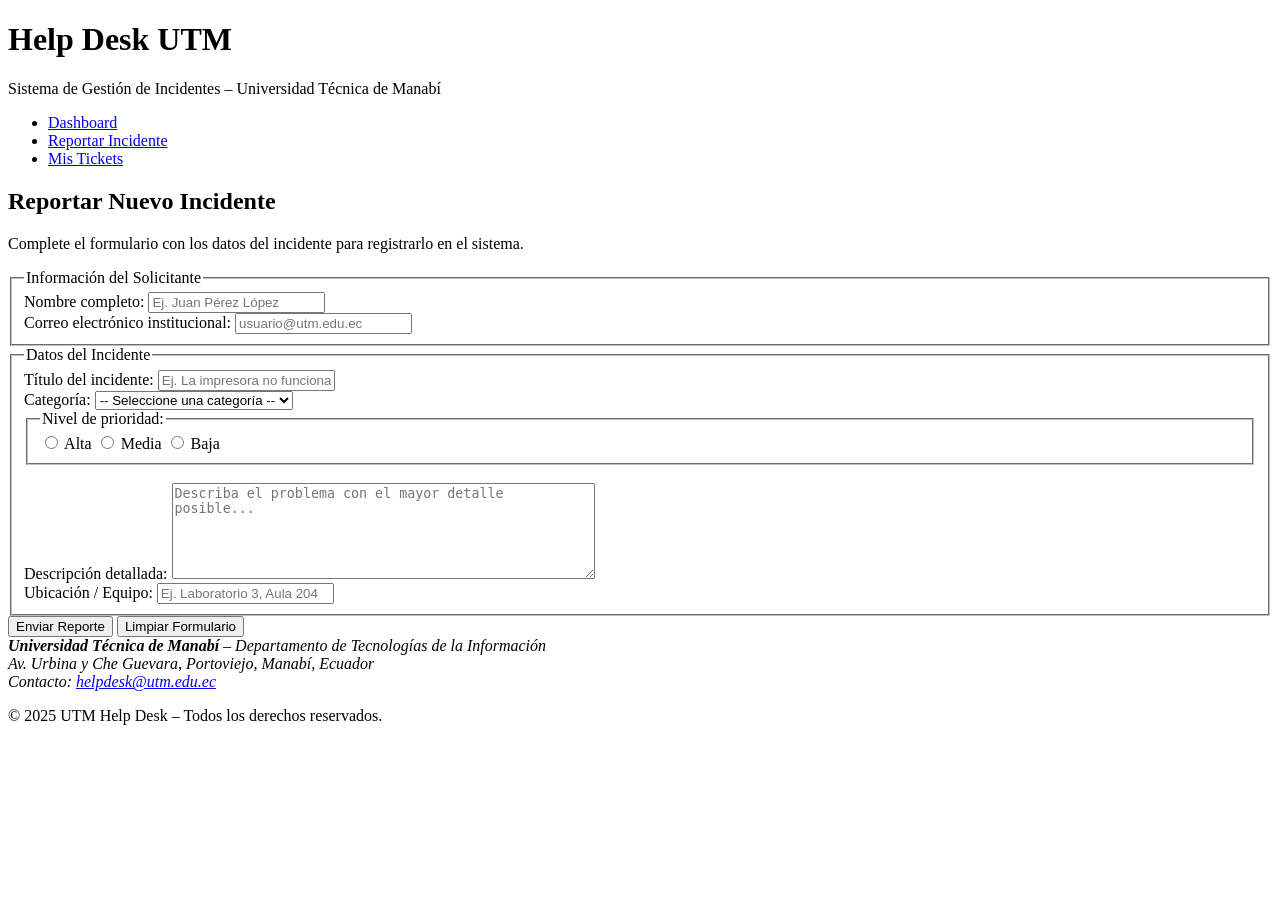
==== helpdesk/reportes.html @ dc97bebc "Subiendo maquetacion de sistema html" ====
<!DOCTYPE html>
<html lang="es">

<head>
    <meta charset="UTF-8" />
    <meta name="viewport" content="width=device-width, initial-scale=1.0" />
    <title>Help Desk UTM – Reportar Incidente</title>
</head>

<body>

    <header>
        <h1>Help Desk UTM</h1>
        <p>Sistema de Gestión de Incidentes – Universidad Técnica de Manabí</p>
    </header>

    <nav aria-label="Menú principal">
        <ul>
            <li><a href="index.html">Dashboard</a></li>
            <li><a href="reportes.html" aria-current="page">Reportar Incidente</a></li>
            <li><a href="tickets.html">Mis Tickets</a></li>
        </ul>
    </nav>

    <main>

        <section>
            <h2>Reportar Nuevo Incidente</h2>
            <p>Complete el formulario con los datos del incidente para registrarlo en el sistema.</p>

            <form action="#" method="post">

                <fieldset>
                    <legend>Información del Solicitante</legend>

                    <label for="nombre">Nombre completo:</label>
                    <input type="text" id="nombre" name="nombre" placeholder="Ej. Juan Pérez López" required />

                    <br />

                    <label for="correo">Correo electrónico institucional:</label>
                    <input type="text" id="correo" name="correo" placeholder="usuario@utm.edu.ec" required />
                </fieldset>

                <fieldset>
                    <legend>Datos del Incidente</legend>

                    <label for="titulo">Título del incidente:</label>
                    <input type="text" id="titulo" name="titulo" placeholder="Ej. La impresora no funciona"
                        maxlength="120" required />

                    <br />

                    <label for="categoria">Categoría:</label>
                    <select id="categoria" name="categoria" required>
                        <option value="">-- Seleccione una categoría --</option>
                        <option value="red">Red</option>
                        <option value="hardware">Hardware</option>
                        <option value="software">Software</option>
                    </select>

                    <br />

                    <fieldset>
                        <legend>Nivel de prioridad:</legend>
                        <label>
                            <input type="radio" name="prioridad" value="alta" required /> Alta
                        </label>
                        <label>
                            <input type="radio" name="prioridad" value="media" /> Media
                        </label>
                        <label>
                            <input type="radio" name="prioridad" value="baja" /> Baja
                        </label>
                    </fieldset>

                    <br />

                    <label for="descripcion">Descripción detallada:</label>
                    <textarea id="descripcion" name="descripcion" rows="6" cols="50"
                        placeholder="Describa el problema con el mayor detalle posible..." required></textarea>

                    <br />

                    <label for="ubicacion">Ubicación / Equipo:</label>
                    <input type="text" id="ubicacion" name="ubicacion" placeholder="Ej. Laboratorio 3, Aula 204" />
                </fieldset>

                <button type="submit">Enviar Reporte</button>
                <button type="reset">Limpiar Formulario</button>

            </form>
        </section>

    </main>

    <footer>
        <address>
            <strong>Universidad Técnica de Manabí</strong> – Departamento de Tecnologías de la Información<br />
            Av. Urbina y Che Guevara, Portoviejo, Manabí, Ecuador<br />
            Contacto: <a href="mailto:helpdesk@utm.edu.ec">helpdesk@utm.edu.ec</a>
        </address>
        <p>&copy; 2025 UTM Help Desk – Todos los derechos reservados.</p>
    </footer>

</body>

</html>
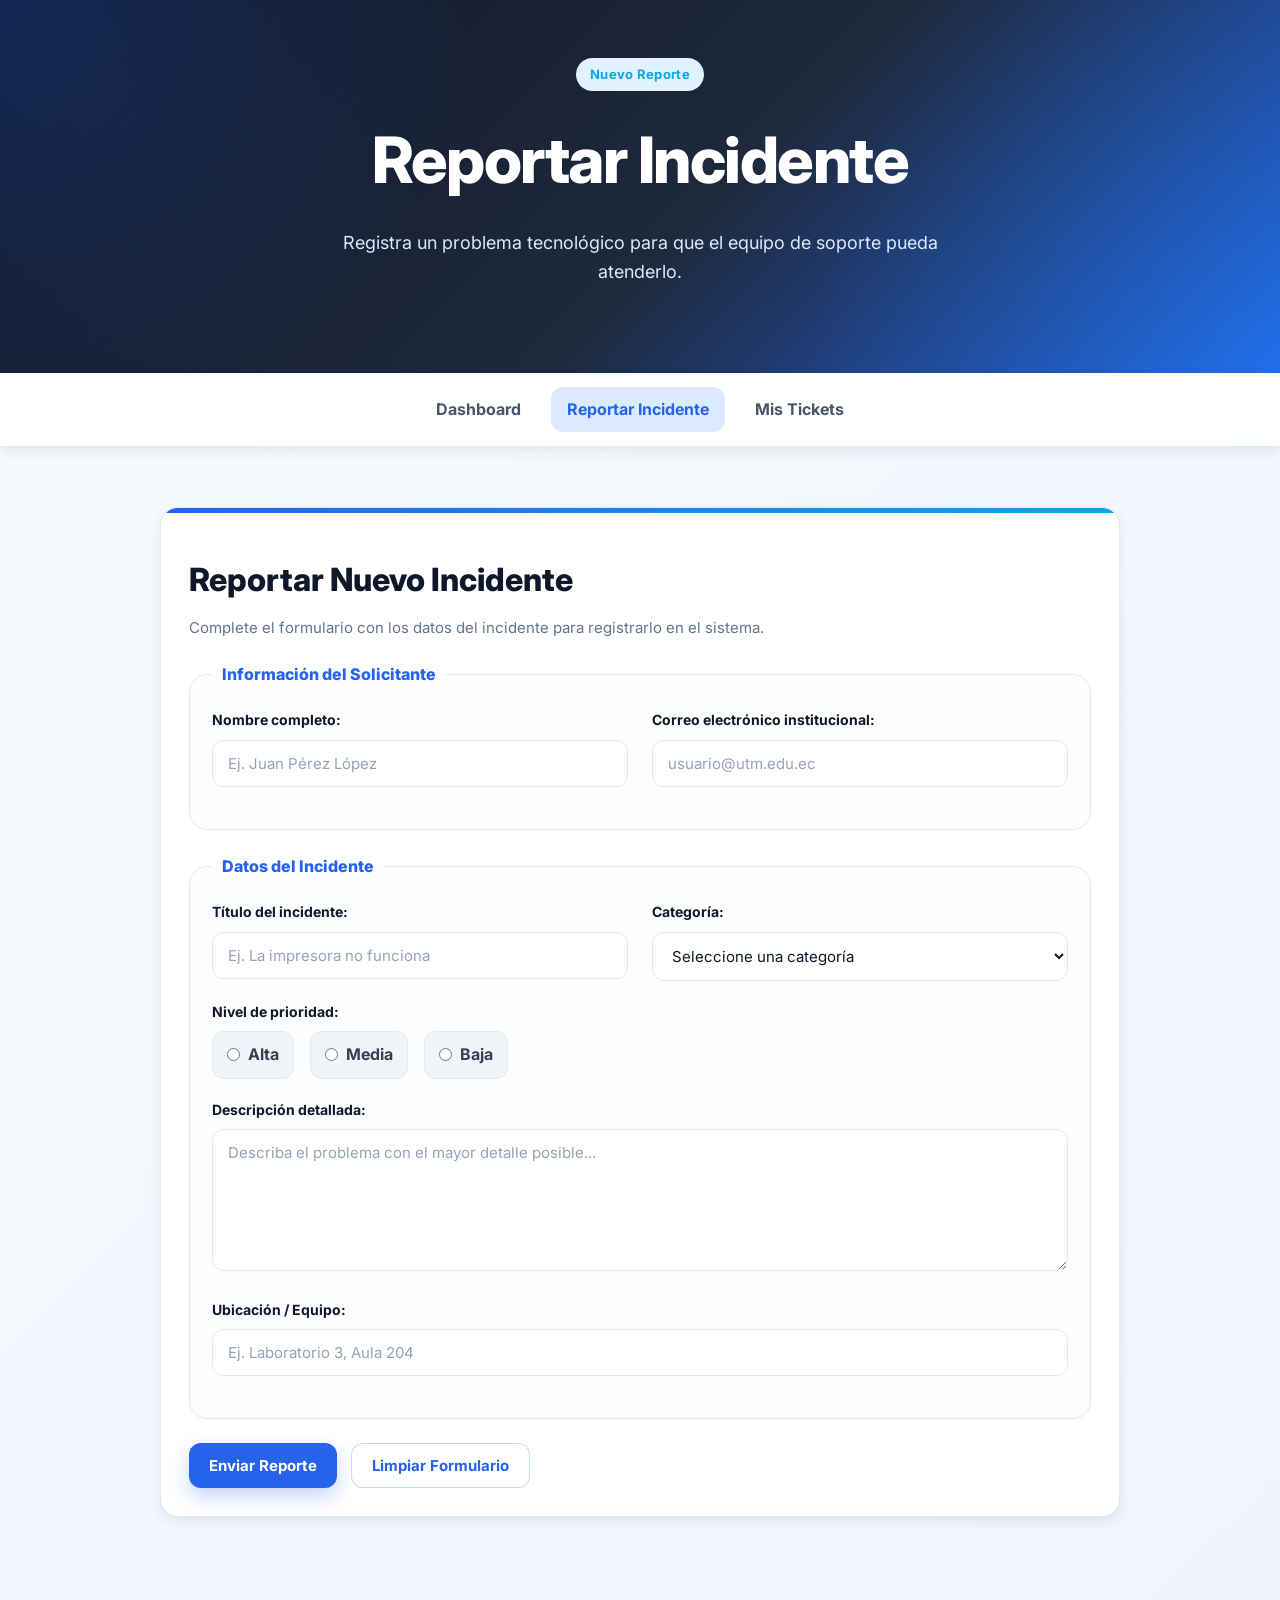
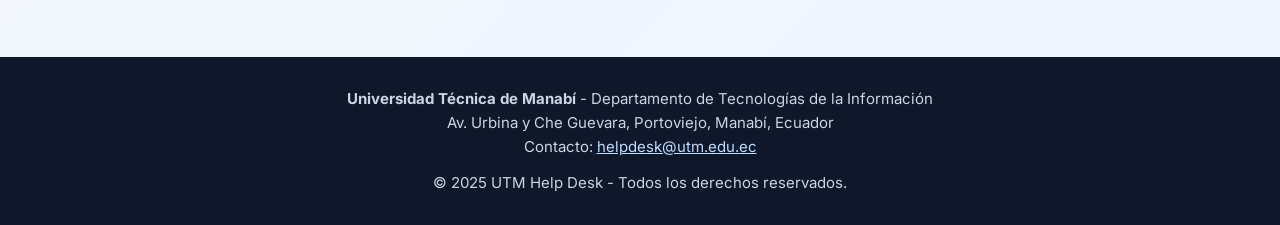
==== commit aeea34fb: "subiendo actividad6" ====
--- a/helpdesk/reportes.html
+++ b/helpdesk/reportes.html
@@ -1,108 +1,109 @@
 <!DOCTYPE html>
 <html lang="es">
+<head>
+    <meta charset="UTF-8">
+    <meta name="viewport" content="width=device-width, initial-scale=1.0">
+    <title>Help Desk UTM - Reportar Incidente</title>
+    <link rel="stylesheet" href="./assets/img/style.css">
+</head>
+<body>
+    <div class="app-layout">
+        <header class="hero hero-small">
+            <div class="hero-content">
+                <span class="badge badge-info">Nuevo Reporte</span>
+                <h1>Reportar Incidente</h1>
+                <p>Registra un problema tecnológico para que el equipo de soporte pueda atenderlo.</p>
+            </div>
+        </header>
 
-<head>
-    <meta charset="UTF-8" />
-    <meta name="viewport" content="width=device-width, initial-scale=1.0" />
-    <title>Help Desk UTM – Reportar Incidente</title>
-</head>
+        <nav class="navbar" aria-label="Menú principal">
+            <ul class="nav-list">
+                <li><a href="index.html">Dashboard</a></li>
+                <li><a href="reportes.html" aria-current="page">Reportar Incidente</a></li>
+                <li><a href="tickets.html">Mis Tickets</a></li>
+            </ul>
+        </nav>
 
-<body>
+        <main class="container">
+            <section class="section">
+                <article class="card form-card-large">
+                    <h2 class="card-title">Reportar Nuevo Incidente</h2>
+                    <p class="card-text">Complete el formulario con los datos del incidente para registrarlo en el sistema.</p>
 
-    <header>
-        <h1>Help Desk UTM</h1>
-        <p>Sistema de Gestión de Incidentes – Universidad Técnica de Manabí</p>
-    </header>
+                    <form action="#" method="post">
+                        <fieldset class="fieldset-card">
+                            <legend>Información del Solicitante</legend>
 
-    <nav aria-label="Menú principal">
-        <ul>
-            <li><a href="index.html">Dashboard</a></li>
-            <li><a href="reportes.html" aria-current="page">Reportar Incidente</a></li>
-            <li><a href="tickets.html">Mis Tickets</a></li>
-        </ul>
-    </nav>
+                            <div class="form-layout">
+                                <div class="form-group">
+                                    <label class="form-label" for="nombre">Nombre completo:</label>
+                                    <input class="form-control" type="text" id="nombre" name="nombre" placeholder="Ej. Juan Pérez López" required>
+                                </div>
 
-    <main>
+                                <div class="form-group">
+                                    <label class="form-label" for="correo">Correo electrónico institucional:</label>
+                                    <input class="form-control" type="email" id="correo" name="correo" placeholder="usuario@utm.edu.ec" required>
+                                </div>
+                            </div>
+                        </fieldset>
 
-        <section>
-            <h2>Reportar Nuevo Incidente</h2>
-            <p>Complete el formulario con los datos del incidente para registrarlo en el sistema.</p>
+                        <fieldset class="fieldset-card">
+                            <legend>Datos del Incidente</legend>
 
-            <form action="#" method="post">
+                            <div class="form-layout">
+                                <div class="form-group">
+                                    <label class="form-label" for="titulo">Título del incidente:</label>
+                                    <input class="form-control" type="text" id="titulo" name="titulo" placeholder="Ej. La impresora no funciona" maxlength="120" required>
+                                </div>
 
-                <fieldset>
-                    <legend>Información del Solicitante</legend>
+                                <div class="form-group">
+                                    <label class="form-label" for="categoria">Categoría:</label>
+                                    <select class="form-control" id="categoria" name="categoria" required>
+                                        <option value="">Seleccione una categoría</option>
+                                        <option value="red">Red</option>
+                                        <option value="hardware">Hardware</option>
+                                        <option value="software">Software</option>
+                                    </select>
+                                </div>
+                            </div>
 
-                    <label for="nombre">Nombre completo:</label>
-                    <input type="text" id="nombre" name="nombre" placeholder="Ej. Juan Pérez López" required />
+                            <div class="form-group">
+                                <span class="form-label">Nivel de prioridad:</span>
+                                <div class="radio-group">
+                                    <label><input type="radio" name="prioridad" value="alta" required> Alta</label>
+                                    <label><input type="radio" name="prioridad" value="media"> Media</label>
+                                    <label><input type="radio" name="prioridad" value="baja"> Baja</label>
+                                </div>
+                            </div>
 
-                    <br />
+                            <div class="form-group">
+                                <label class="form-label" for="descripcion">Descripción detallada:</label>
+                                <textarea class="form-control" id="descripcion" name="descripcion" rows="6" placeholder="Describa el problema con el mayor detalle posible..." required></textarea>
+                            </div>
 
-                    <label for="correo">Correo electrónico institucional:</label>
-                    <input type="text" id="correo" name="correo" placeholder="usuario@utm.edu.ec" required />
-                </fieldset>
+                            <div class="form-group">
+                                <label class="form-label" for="ubicacion">Ubicación / Equipo:</label>
+                                <input class="form-control" type="text" id="ubicacion" name="ubicacion" placeholder="Ej. Laboratorio 3, Aula 204">
+                            </div>
+                        </fieldset>
 
-                <fieldset>
-                    <legend>Datos del Incidente</legend>
+                        <div class="form-actions">
+                            <button class="btn btn-primary" type="submit">Enviar Reporte</button>
+                            <button class="btn btn-secondary" type="reset">Limpiar Formulario</button>
+                        </div>
+                    </form>
+                </article>
+            </section>
+        </main>
 
-                    <label for="titulo">Título del incidente:</label>
-                    <input type="text" id="titulo" name="titulo" placeholder="Ej. La impresora no funciona"
-                        maxlength="120" required />
-
-                    <br />
-
-                    <label for="categoria">Categoría:</label>
-                    <select id="categoria" name="categoria" required>
-                        <option value="">-- Seleccione una categoría --</option>
-                        <option value="red">Red</option>
-                        <option value="hardware">Hardware</option>
-                        <option value="software">Software</option>
-                    </select>
-
-                    <br />
-
-                    <fieldset>
-                        <legend>Nivel de prioridad:</legend>
-                        <label>
-                            <input type="radio" name="prioridad" value="alta" required /> Alta
-                        </label>
-                        <label>
-                            <input type="radio" name="prioridad" value="media" /> Media
-                        </label>
-                        <label>
-                            <input type="radio" name="prioridad" value="baja" /> Baja
-                        </label>
-                    </fieldset>
-
-                    <br />
-
-                    <label for="descripcion">Descripción detallada:</label>
-                    <textarea id="descripcion" name="descripcion" rows="6" cols="50"
-                        placeholder="Describa el problema con el mayor detalle posible..." required></textarea>
-
-                    <br />
-
-                    <label for="ubicacion">Ubicación / Equipo:</label>
-                    <input type="text" id="ubicacion" name="ubicacion" placeholder="Ej. Laboratorio 3, Aula 204" />
-                </fieldset>
-
-                <button type="submit">Enviar Reporte</button>
-                <button type="reset">Limpiar Formulario</button>
-
-            </form>
-        </section>
-
-    </main>
-
-    <footer>
-        <address>
-            <strong>Universidad Técnica de Manabí</strong> – Departamento de Tecnologías de la Información<br />
-            Av. Urbina y Che Guevara, Portoviejo, Manabí, Ecuador<br />
-            Contacto: <a href="mailto:helpdesk@utm.edu.ec">helpdesk@utm.edu.ec</a>
-        </address>
-        <p>&copy; 2025 UTM Help Desk – Todos los derechos reservados.</p>
-    </footer>
-
+        <footer class="footer">
+            <address>
+                <strong>Universidad Técnica de Manabí</strong> - Departamento de Tecnologías de la Información<br>
+                Av. Urbina y Che Guevara, Portoviejo, Manabí, Ecuador<br>
+                Contacto: <a href="mailto:helpdesk@utm.edu.ec">helpdesk@utm.edu.ec</a>
+            </address>
+            <p>&copy; 2025 UTM Help Desk - Todos los derechos reservados.</p>
+        </footer>
+    </div>
 </body>
-
 </html>
--- a/helpdesk/assets/img/style.css
+++ b/helpdesk/assets/img/style.css
@@ -0,0 +1,606 @@
+@import url('https://fonts.googleapis.com/css2?family=Inter:wght@400;500;600;700;800&display=swap');
+
+:root {
+    --primary: #2563eb;
+    --primary-dark: #1e40af;
+    --primary-light: #dbeafe;
+    --secondary: #475569;
+    --secondary-dark: #334155;
+    --secondary-light: #f1f5f9;
+    --success: #16a34a;
+    --success-light: #dcfce7;
+    --danger: #dc2626;
+    --danger-light: #fee2e2;
+    --warning: #f59e0b;
+    --warning-light: #fef3c7;
+    --info: #0ea5e9;
+    --info-light: #e0f2fe;
+    --background: #f8fafc;
+    --surface: #ffffff;
+    --surface-soft: #f1f5f9;
+    --text: #0f172a;
+    --muted: #64748b;
+    --border: #e2e8f0;
+    --radius-sm: 8px;
+    --radius-md: 12px;
+    --radius-lg: 18px;
+    --radius-xl: 24px;
+    --shadow-sm: 0 4px 12px rgba(15, 23, 42, 0.08);
+    --shadow-md: 0 12px 28px rgba(15, 23, 42, 0.12);
+    --shadow-lg: 0 20px 45px rgba(15, 23, 42, 0.16);
+    --font-main: 'Inter', Arial, sans-serif;
+    --transition: all 0.3s ease;
+}
+
+* {
+    margin: 0;
+    padding: 0;
+    box-sizing: border-box;
+}
+
+html {
+    scroll-behavior: smooth;
+}
+
+body {
+    font-family: var(--font-main);
+    background: linear-gradient(135deg, #f8fafc 0%, #eef4ff 100%);
+    color: var(--text);
+    line-height: 1.6;
+    min-height: 100vh;
+}
+
+.app-layout {
+    min-height: 100vh;
+    display: grid;
+    grid-template-rows: auto auto 1fr auto;
+}
+
+.container {
+    width: min(1120px, 92%);
+    margin: 0 auto;
+}
+
+.section {
+    margin: 60px 0;
+}
+
+.section h2 {
+    font-size: 32px;
+    font-weight: 800;
+    color: var(--text);
+    margin-bottom: 10px;
+}
+
+.section-text {
+    color: var(--muted);
+    max-width: 720px;
+    margin-bottom: 28px;
+    font-size: 16px;
+}
+
+.hero {
+    min-height: 420px;
+    display: flex;
+    align-items: center;
+    justify-content: center;
+    padding: 70px 20px;
+    background: radial-gradient(circle at top left, rgba(37, 99, 235, 0.22), transparent 35%), radial-gradient(circle at bottom right, rgba(14, 165, 233, 0.18), transparent 35%), linear-gradient(135deg, #0f172a 0%, #1e293b 55%, #2563eb 100%);
+    color: #ffffff;
+    text-align: center;
+}
+
+.hero-small {
+    min-height: 300px;
+    padding: 58px 20px;
+}
+
+.hero-content {
+    max-width: 820px;
+}
+
+.hero h1 {
+    font-size: clamp(38px, 6vw, 64px);
+    font-weight: 800;
+    letter-spacing: -1.5px;
+    margin: 18px 0;
+}
+
+.hero p {
+    font-size: 18px;
+    color: #dbeafe;
+    max-width: 680px;
+    margin: 0 auto 28px;
+}
+
+.hero-actions {
+    display: flex;
+    justify-content: center;
+    gap: 14px;
+    flex-wrap: wrap;
+}
+
+.align-left {
+    justify-content: flex-start;
+}
+
+.navbar {
+    background: rgba(255, 255, 255, 0.9);
+    backdrop-filter: blur(12px);
+    border-bottom: 1px solid var(--border);
+    box-shadow: var(--shadow-sm);
+    padding: 14px 0;
+    position: sticky;
+    top: 0;
+    z-index: 10;
+}
+
+.nav-list {
+    width: min(1120px, 92%);
+    margin: 0 auto;
+    list-style: none;
+    display: flex;
+    justify-content: center;
+    gap: 14px;
+    flex-wrap: wrap;
+}
+
+.nav-list a {
+    display: inline-flex;
+    padding: 10px 16px;
+    border-radius: var(--radius-md);
+    text-decoration: none;
+    color: var(--secondary);
+    font-weight: 700;
+    transition: var(--transition);
+}
+
+.nav-list a:hover,
+.nav-list a[aria-current="page"] {
+    background: var(--primary-light);
+    color: var(--primary);
+}
+
+.btn {
+    display: inline-flex;
+    align-items: center;
+    justify-content: center;
+    gap: 8px;
+    border: none;
+    padding: 12px 20px;
+    border-radius: var(--radius-md);
+    font-family: var(--font-main);
+    font-size: 15px;
+    font-weight: 700;
+    cursor: pointer;
+    transition: var(--transition);
+    text-decoration: none;
+}
+
+.btn-primary {
+    background: var(--primary);
+    color: #ffffff;
+    box-shadow: 0 8px 20px rgba(37, 99, 235, 0.28);
+}
+
+.btn-primary:hover {
+    background: var(--primary-dark);
+    transform: translateY(-2px);
+}
+
+.btn-secondary {
+    background: #ffffff;
+    color: var(--primary);
+    border: 1px solid rgba(37, 99, 235, 0.25);
+}
+
+.btn-secondary:hover {
+    background: var(--primary-light);
+    transform: translateY(-2px);
+}
+
+.btn-danger {
+    background: var(--danger);
+    color: #ffffff;
+    box-shadow: 0 8px 20px rgba(220, 38, 38, 0.25);
+}
+
+.btn-danger:hover {
+    background: #b91c1c;
+    transform: translateY(-2px);
+}
+
+.btn:focus,
+a:focus,
+.form-control:focus {
+    outline: 4px solid rgba(37, 99, 235, 0.25);
+    outline-offset: 3px;
+}
+
+.card {
+    background: var(--surface);
+    border: 1px solid var(--border);
+    border-radius: var(--radius-lg);
+    padding: 28px;
+    box-shadow: var(--shadow-sm);
+    transition: var(--transition);
+    position: relative;
+    overflow: hidden;
+}
+
+.card::before {
+    content: "";
+    position: absolute;
+    top: 0;
+    left: 0;
+    width: 100%;
+    height: 5px;
+    background: linear-gradient(90deg, var(--primary), var(--info));
+}
+
+.card:hover {
+    transform: translateY(-6px);
+    box-shadow: var(--shadow-lg);
+}
+
+.welcome-card {
+    max-width: 850px;
+}
+
+.card-title {
+    margin-top: 18px;
+    margin-bottom: 12px;
+    font-size: 24px;
+    font-weight: 800;
+    color: var(--text);
+}
+
+.card-text {
+    color: var(--muted);
+    font-size: 15px;
+    margin-bottom: 22px;
+}
+
+.dashboard-grid {
+    display: grid;
+    grid-template-columns: repeat(4, 1fr);
+    gap: 24px;
+}
+
+.summary-card {
+    background: var(--surface);
+    border: 1px solid var(--border);
+    border-radius: var(--radius-lg);
+    padding: 24px;
+    box-shadow: var(--shadow-sm);
+    transition: var(--transition);
+}
+
+.summary-card:hover {
+    transform: translateY(-6px);
+    box-shadow: var(--shadow-md);
+}
+
+.summary-card strong {
+    display: block;
+    font-size: 36px;
+    color: var(--primary);
+    margin-bottom: 6px;
+}
+
+.summary-card span {
+    color: var(--muted);
+    font-weight: 700;
+}
+
+.danger-summary strong {
+    color: var(--danger);
+}
+
+.form-card-large {
+    max-width: 960px;
+    margin: 0 auto;
+}
+
+.form-layout {
+    display: grid;
+    grid-template-columns: 1fr 1fr;
+    gap: 24px;
+}
+
+.form-group {
+    margin-bottom: 20px;
+}
+
+.form-label {
+    display: block;
+    margin-bottom: 8px;
+    color: var(--text);
+    font-weight: 700;
+    font-size: 14px;
+}
+
+.form-control {
+    width: 100%;
+    padding: 13px 15px;
+    border: 1px solid var(--border);
+    border-radius: var(--radius-md);
+    background: #ffffff;
+    color: var(--text);
+    font-family: var(--font-main);
+    font-size: 15px;
+    transition: var(--transition);
+}
+
+.form-control::placeholder {
+    color: #94a3b8;
+}
+
+.form-control:hover {
+    border-color: #bfdbfe;
+}
+
+.form-control:focus {
+    border-color: var(--primary);
+    box-shadow: 0 0 0 4px rgba(37, 99, 235, 0.14);
+    outline: none;
+}
+
+select.form-control {
+    cursor: pointer;
+}
+
+.fieldset-card {
+    border: 1px solid var(--border);
+    border-radius: var(--radius-lg);
+    padding: 22px;
+    margin-bottom: 24px;
+    background: #fbfdff;
+}
+
+.fieldset-card legend {
+    padding: 0 10px;
+    color: var(--primary);
+    font-weight: 800;
+}
+
+.radio-group {
+    display: flex;
+    gap: 16px;
+    flex-wrap: wrap;
+}
+
+.radio-group label {
+    display: inline-flex;
+    align-items: center;
+    gap: 8px;
+    background: var(--surface-soft);
+    border: 1px solid var(--border);
+    border-radius: var(--radius-md);
+    padding: 10px 14px;
+    font-weight: 700;
+    color: var(--secondary-dark);
+}
+
+.form-actions {
+    display: flex;
+    gap: 14px;
+    flex-wrap: wrap;
+    margin-top: 20px;
+}
+
+.table-wrapper {
+    width: 100%;
+    overflow-x: auto;
+    border-radius: var(--radius-md);
+    border: 1px solid var(--border);
+}
+
+.table {
+    width: 100%;
+    border-collapse: collapse;
+    background: var(--surface);
+    min-width: 720px;
+}
+
+.table caption {
+    text-align: left;
+    font-weight: 700;
+    padding: 14px 16px;
+    color: var(--muted);
+    background: #fbfdff;
+}
+
+.table th,
+.table td {
+    padding: 14px 16px;
+    border-bottom: 1px solid var(--border);
+    text-align: left;
+    vertical-align: middle;
+}
+
+.table th {
+    background: var(--surface-soft);
+    color: var(--text);
+    font-weight: 800;
+}
+
+.table tbody tr:hover {
+    background: var(--secondary-light);
+}
+
+.badge {
+    display: inline-flex;
+    align-items: center;
+    justify-content: center;
+    padding: 6px 14px;
+    border-radius: 999px;
+    font-size: 13px;
+    font-weight: 700;
+    letter-spacing: .3px;
+    white-space: nowrap;
+}
+
+.badge-high {
+    background: var(--danger-light);
+    color: var(--danger);
+}
+
+.badge-medium {
+    background: var(--warning-light);
+    color: #b45309;
+}
+
+.badge-low {
+    background: var(--success-light);
+    color: var(--success);
+}
+
+.badge-info {
+    background: var(--info-light);
+    color: var(--info);
+}
+
+.section-header {
+    display: flex;
+    align-items: center;
+    justify-content: space-between;
+    gap: 20px;
+    margin-bottom: 24px;
+}
+
+.legend-grid {
+    display: grid;
+    grid-template-columns: repeat(2, 1fr);
+    gap: 14px;
+}
+
+.legend-grid p {
+    background: var(--surface-soft);
+    border: 1px solid var(--border);
+    border-radius: var(--radius-md);
+    padding: 14px;
+    color: var(--secondary-dark);
+}
+
+.footer {
+    margin-top: 80px;
+    padding: 30px 20px;
+    text-align: center;
+    background: #0f172a;
+    color: #cbd5e1;
+    font-size: 15px;
+}
+
+.footer a {
+    color: #bfdbfe;
+}
+
+.footer address {
+    font-style: normal;
+    margin-bottom: 12px;
+}
+
+::selection {
+    background: var(--primary);
+    color: #ffffff;
+}
+
+button:active,
+.btn:active {
+    transform: scale(.97);
+}
+
+.mt-3 {
+    margin-top: 30px;
+}
+
+@media (max-width: 992px) {
+    .section {
+        margin: 50px 0;
+    }
+
+    .dashboard-grid {
+        grid-template-columns: repeat(2, 1fr);
+    }
+
+    .form-layout,
+    .legend-grid {
+        grid-template-columns: 1fr;
+    }
+}
+
+@media (max-width: 768px) {
+    .container,
+    .nav-list {
+        width: 94%;
+    }
+
+    .hero-small {
+        min-height: auto;
+        padding: 48px 18px;
+    }
+
+    .hero h1 {
+        font-size: 38px;
+    }
+
+    .hero p {
+        font-size: 16px;
+    }
+
+    .nav-list {
+        flex-direction: column;
+        align-items: stretch;
+    }
+
+    .nav-list a {
+        justify-content: center;
+    }
+
+    .dashboard-grid {
+        grid-template-columns: 1fr;
+    }
+
+    .section-header {
+        flex-direction: column;
+        align-items: stretch;
+    }
+
+    .btn {
+        width: 100%;
+    }
+
+    .card {
+        padding: 24px;
+    }
+
+    .radio-group {
+        flex-direction: column;
+    }
+}
+
+@media (max-width: 480px) {
+    .hero h1 {
+        font-size: 32px;
+    }
+
+    .section h2 {
+        font-size: 24px;
+    }
+
+    .card-title {
+        font-size: 20px;
+    }
+
+    .footer {
+        font-size: 14px;
+    }
+}
+
+@media (prefers-reduced-motion: reduce) {
+    * {
+        transition: none;
+        scroll-behavior: auto;
+    }
+}
